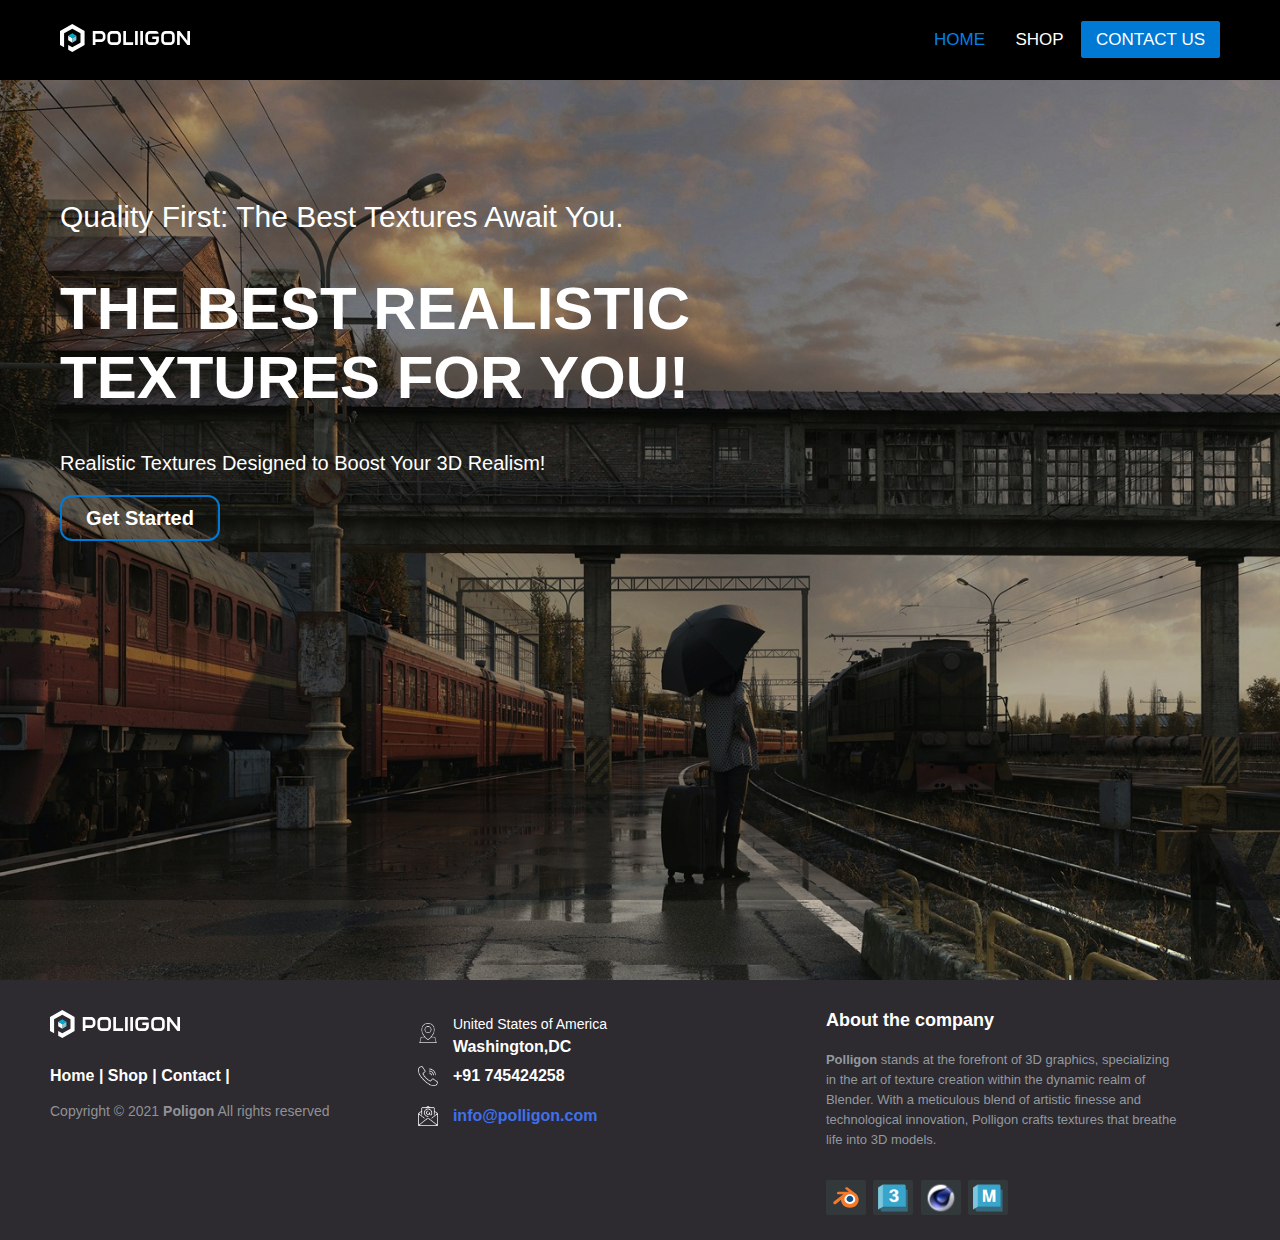
==== index.html @ 11a83815 "gageag" ====
<!DOCTYPE html>
<html lang="en">

<head>
    <meta charset="UTF-8">
    <meta name="viewport" content="width=device-width, initial-scale=1.0">
    <link rel="stylesheet" href="style.css">
    <title>Document</title>
</head>

<body>
    <div class="nav">
        <input type="checkbox" id="check">
        <label for="check" class="checkbtn">
            <img src="images/menu.png" alt="">
        </label>
        <a href="index.html">

            <img src="images/logo.svg" class="logo" alt="">
        </a>
        <ul>
            <li>
                <a href="index.html" class="active">Home</a>
            </li>
            <li>
                <a href="shop.html">Shop</a>
            </li>

            <li>
                <a href="contact-form.html" class="contact-btn">Contact Us</a>
            </li>
        </ul>
    </div>
    <div class="container hero">
        <div class="hero-left">
            <h4>Quality First: The Best Textures Await You.</h4>
            <h1>THE BEST REALISTIC <br> TEXTURES FOR YOU!</h1>
            <div class="hero-text">
                <h6>Realistic Textures Designed to Boost Your 3D Realism!</h6>
                <a href="#" class="shop-btn">Get Started</a>
            </div>
        </div>
    </div>
    <div class="container">
        
    </div>
    <div class="footer-distributed">

        <div class="footer-left">

            <img src="images/logo.svg" alt="">
            <p class="footer-links">
                <a href="#">Home</a>
                |
                <a href="#">Shop</a>
                |
                <a href="#">Contact</a>
                |

            </p>

            <p class="footer-company-name">Copyright © 2021 <strong>Poligon</strong> All rights reserved</p>
        </div>

        <div class="footer-center">
            <div>
                <img src="images/location.png" alt="">
                <p><span>United States of America</span>
                    Washington,DC</p>
            </div>

            <div>
                <img src="images/call.png" alt="">
                <p>+91 745424258</p>
            </div>
            <div>
                <img src="images/mail.png" alt="">
                <p><a href="mailto:musmankhan707@outlook.com">info@polligon.com</a></p>
            </div>
        </div>
        <div class="footer-right">
            <p class="footer-company-about">
                <span>About the company</span>
                <strong>Polligon</strong> stands at the forefront of 3D graphics, specializing in the
                art of texture creation within the dynamic realm of Blender. With a meticulous blend of artistic finesse
                and technological innovation, Polligon crafts textures that breathe life into 3D models.
            </p>
            <div class="footer-icons">
                <a href="https://www.blender.org/"><img src="images/blender.svg" alt=""></a>
                <a href="https://www.autodesk.com/products/3ds-max/overview"><img src="images/3dmax.png" alt=""></a>
                <a href="https://www.maxon.net/en/cinema-4d"><img src="images/cinema4d.svg" alt=""></a>
                <a href="https://www.autodesk.com/products/maya/overview?term=1-YEAR&tab=subscription"><img
                        src="images/maya.png" alt=""></a>

            </div>
        </div>
    </div>
</body>

</html>
---- style.css ----
/*================================================
                BoilerPlate CSS Start
===================================================*/
* {
    padding: 0;
    margin: 0;
    text-decoration: none;
    list-style: none;
    box-sizing: border-box;
}

html,
body {
    width: 100%;
    height: 100%;
    font-family: 'Roboto', sans-serif;
}

/*================================================
                BoilerPlate CSS End
===================================================*/

/*================================================
                CSS FOR Navigation bar Start
===================================================*/

.nav {
    background: #000;
    height: 80px;
    width: 100%;
    display: flex;
    flex-direction: row;
    align-items: center;
    z-index: 99;
    justify-content: space-between;
    padding: 0 60px;
}

@media(max-width:768px) {
    .nav {
        padding: 0 40px;
        z-index: 3;
    }
}

@media(max-width:482px) {
    .nav {
        padding: 0 20px;
        z-index: 3;
    }
}

.nav a {
    z-index: 2;
}

.logo {
    width: 130px;
    z-index: 2;
}

.nav ul {
    float: right;
    z-index: 3;
}

.nav ul li {
    display: inline-block;
    line-height: 80px;
    z-index: 3;

}

.nav ul li a {
    color: white;
    font-size: 17px;
    padding: 7px 13px;
    border-radius: 3px;
    text-transform: uppercase;
    z-index: 2;
}

.nav ul li a:hover {
    color: #1b9bff;
    transition: .5s;
}

.checkbtn {
    font-size: 30px;
    color: white;
    float: right;
    line-height: 80px;
    z-index: 2;
    cursor: pointer;
    display: none;
}

#check {
    display: none;
}


@media (max-width: 952px) {
    label.logo {
        font-size: 30px;
        padding-left: 50px;
    }

    .nav ul li a {
        font-size: 16px;
    }
}

@media (max-width: 858px) {
    .checkbtn {
        padding-top: 20px;
        display: block;
    }

    .nav {
        flex-direction: row-reverse;

    }

    .nav ul {
        position: fixed;
        width: 100%;
        height: 100vh;
        background: #2c3e50;
        top: 80px;
        left: -100%;
        text-align: center;
        transition: all .5s;
        z-index: 9;

    }

    .nav ul li {
        display: block;
        margin: 50px 0;
        line-height: 30px;
    }

    .nav ul li a {
        font-size: 20px;
    }

    a:hover,
    a.active {
        background: none;
        color: #0082e6;
    }

    #check:checked~ul {
        left: 0;
    }
}

.active {
    color: #0082e6 !important;

}


/*================================================
                CSS FOR Navigation bar End
===================================================*/
/*================================================
                CSS FOR Hero .section Start
===================================================*/

.container {
    padding: 0 60px;
}

@media(max-width:768px) {
    .container {
        padding: 0 40px;
    }
}

@media(max-width:482px) {
    .container {
        padding: 0 20px;
    }
}

.contact-btn {
    font-weight: 500;
    border-style: solid;
    border-width: 1px 1px 1px 1px;
    background-color: #0079D4;
    border: 2px solid #0079D4;

    border-radius: 30px 30px 30px 30px;
    padding: 10px 30px;
    transition: 0.5s ease-in-out;
}

.contact-btn:hover {
    background-color: transparent;

}

.hero {
    height: 100vh;
    background: linear-gradient(64deg, hsla(0, 0%, 8%, .9) -8.29%, hsla(0, 0%, 8%, 0) 69.59%);
    background-image: url(images/home.jpeg);
    background-size: cover;
    display: flex;
    background-position: center;
    flex-direction: column;

    padding-top: 120px;
}

.hero-left {
    display: flex;
    flex-direction: column;
    gap: 40px;
    z-index: 2;

}

.hero::after {
    content: '';
    position: absolute;
    width: 100%;
    height: 100%;
    top: 0;
    left: 0;
    z-index: 1;
    background-color: rgba(0, 0, 0, 0.3);
}

.hero h1 {
    font-size: 60px;
    text-align: left !important;
    font-weight: 700;
    color: #fff;

    text-align: center;
}

.hero-left h4 {
    font-size: 30px;
    font-weight: 400;
    color: #fff;
}

.hero-text {
    display: flex;
    flex-direction: column;
    justify-content: flex-start;
    gap: 20px;
}

.hero h6 {
    font-size: 20px;
    font-weight: 500;
    color: #fff;

}

.shop-btn {
    background-color: transparent;
    text-decoration: none;
    width: 160px;

    height: 46px;
    color: #fff;
    display: flex;
    justify-content: center;
    align-items: center;

    font-size: 20px;
    border: none;
    border: #0079D4 2px solid;
    font-weight: bold;
    border-radius: 12px;
    cursor: pointer;
    transition: 0.3s ease-in-out;
}

.shop-btn:hover {
    background-color: #0079D4;
}

@media(max-width:768px) {
    .hero h1 {
        font-size: 40px;
    }

    .hero-left h4 {
        font-size: 20px;
    }

    .hero h6 {
        font-size: 20px;
    }

    .hero-left {
        gap: 30px;
    }

    .shop-btn {
        width: 90px;

        height: 36px;
    }
}

.main {
    background-color: #1D1D1D;
}

/*================================================
                CSS FOR Hero .section Start
===================================================*/


/*================================================
                CSS FOR SHOP PAGE Start
===================================================*/


.box-container {
    display: grid;
    grid-template-columns: repeat(auto-fit, minmax(298px, 1fr));
    gap: 7px;
    padding: 20px 24px 90px 24px;
}

@media(max-width:1024px) {
    .box-container {
        padding-left: 10px;
        padding-right: 10px;
        padding-bottom: 30px;
        padding-top: 30px;
    }
}

/* .box-container img {
    width: 274.75px;
} */

.box-container .box {
    background-color: #252525;
    border-radius: 10px;
    border: #252525 2px solid;
    padding: 12px;
    max-width: 476px;
    cursor: pointer;
    display: flex;
    flex-direction: column;
}

.box-container .box:hover {
    border: #3F3F3F 2px solid;

}

.box-container .box:hover p {
    color: #fff;
}

.box-container .box p {
    color: #ccc;
    font-size: 14px;
    font-weight: 500;
    line-height: normal;
    overflow: hidden;
    text-overflow: ellipsis;
    transition: color .2s ease;
    white-space: nowrap;
}

/*================================================
                CSS FOR Shop PAGE End
===================================================*/


/*================================================
                CSS FOR Prouct PAGE Start
===================================================*/
.previous {
    background-color: #f1f1f1;
    color: black;
}

.left a {
    text-decoration: none;
    display: inline-block;
    padding: 8px 16px;
    margin-bottom: 15px;
    margin-left: 15px;
  }

.round {
    border-radius: 50%;
}


.product-div {
    display: grid;
    grid-template-columns: repeat(auto-fit, minmax(298px, 1fr));
    gap: 7px;
}

@media(max-width:1024px) {
    .product-div {
        padding: 0px 10px;
    }
}


.product-div .product {
    background-color: #252525;
    border-radius: 10px;
    border: #252525 2px solid;
    max-width: 476px;
    cursor: pointer;
    display: flex;
    flex-direction: column;

}

.product-container {
    margin-top: 20px;
    display: flex;
}

.product-container .left {
    width: 64%;
}

/* CSS FOR RIGHT PART  */

.product-container .right {
    width: 36%;
    padding: 52px 62px 62px;
    display: flex;
    flex-direction: column;
}

.product-container .right h4 {
    color: #fff;
    font-size: 22px;
    font-weight: 500;
    line-height: 30px;
    margin-bottom: 17px;
    margin-top: 8px;
}

.price-div-1 {
    padding: 12px 14px;
    border: 1px solid #4d4d4d;
    border-radius: 8px;
    cursor: pointer;
}

.price-div-2 {
    padding: 12px 14px;
    border: 1px solid #4d4d4d;
    border-radius: 8px;
    cursor: pointer;
    margin-top: 8px;
}


.individual-div {
    display: flex;
    justify-content: space-between;
}

.buy-btn {
    margin-top: 10px;
    cursor: pointer;
    background-color: #1fa6fa;
    border: 2px solid #1fa6fa;
    border: 0;
    border-radius: 8px;
    color: #fff;
    padding: 15px 0;
    font-size: 14px;
    font-weight: 500;
    justify-content: center;
    line-height: 17px;
}


.individual-h {
    font-size: 14px;
    font-weight: 600;
    line-height: 20px;
    color: #fff;
    user-select: none;
}

.price {
    color: #ccc;
    font-size: 14px;
    font-weight: 400;
    line-height: 20px;
    margin-top: 2px;
    user-select: none;
}





/* CSS FOR RIGHT PART  */




.asset-details {
    width: 64%;
    padding: 52px 62px 82px;
}

.asset-details h6 {
    color: #fff;
    font-size: 20px;
    font-weight: 600;
    line-height: 24px;
    margin-bottom: 10px;
}

.asset-details p {
    color: #ccc;
    font-size: 13px;
    padding-bottom: 20px;
}

.table-container {
    background-color: #232323;
    border-radius: 8px;
    margin-bottom: 8px;
    padding: 15px 18px;
    width: 100%;
}

.table-container h4 {
    color: #fff;
    font-size: 16px;
    font-weight: 500;
    line-height: 19px;
    padding-bottom: 15px;
    margin: 0;
}

.table-container .table tr th:first-child {
    color: #ccc;
    text-align: left;
    font-size: 13px;
    font-weight: 600;
    line-height: 15px;
}

.table {
    width: 100%;

}

.table-row {
    display: flex;
    width: 100%;
}

.table-row td {
    width: 50%;
    font-size: 13px;
    color: #aaa;
    padding: 10px 0 10px 12px;
    border: 1px solid #303030;
    font-weight: 400;
}

.table-row th {
    width: 50%;
    font-size: 13px;
    color: #aaa;
    padding: 10px 0 10px 12px;
    border: 1px solid #303030;
    border-top: 3px solid #303030;
    text-align: left;
    font-weight: 400;
}




@media(max-width:980px) {
    .product-container {
        flex-direction: column;
    }

    .product-container .right {
        width: 100%;
        padding: 10px;
    }

    .product-container .left {
        width: 100%;
    }

    .asset-details {
        width: 100%;
        padding: 10px;
    }
}

/* .table-container {
    margin: 50px auto;
    width: 70%;
}

table {
    width: 100%;
    border-collapse: collapse;
}

th, td {
    padding: 12px;
    text-align: left;
    border-bottom: 1px solid #ddd;
}

th {
    background-color: #f2f2f2;
} */


/*================================================
                CSS FOR Product PAGE End
===================================================*/



/*================================================
                CSS FOR Contact us Start 
===================================================*/



/* contact us page  */


.section {
    display: flex;
    justify-content: center;
    align-items: center;
    background: url(images/home.jpeg) no-repeat;
    background-size: cover;
    background-position: center;
    min-height: 100vh;
    background-color: #095a55;
    /* padding-bottom: 230px; */
}



.container-contact {
    position: relative;
    min-width: 900px;
    min-height: 450px;
    display: flex;
    z-index: 5;
    /* border-radius: 22px; */
    /* background-color: #fff; */

}

.container-contact .contactInfo {
    position: absolute;
    top: 40px;
    width: 350px;
    height: calc(100% - 80px);
    background: #095a55;
    z-index: 1;
    padding: 40px;
    display: flex;
    justify-content: center;
    flex-direction: column;
    justify-content: space-between;
    box-shadow: 0 20px 25px rgba(0, 0, 0, 0.15);
    border-radius: 22px;
}

.container-contact .contactInfo h2 {
    color: #fff;
    font-size: 24px;
    font-weight: 500;
}

.container-contact .contactInfo ul.info {
    position: relative;
    margin: 20px 0;
}

.container-contact .contactInfo ul.info li {
    position: relative;
    list-style: none;
    display: flex;
    margin: 20px 0;
    cursor: pointer;
    align-items: flex-start;
}

.container-contact .contactInfo ul.info li span:nth-child(1) {
    width: 30px;
    min-width: 30px;
}

/* for gmail */
.container-contact .contactInfo ul.info li span a {
    color: #fff;
    text-decoration: none;
    width: 30px;
    min-width: 30px;

}

.container-contact .contactInfo ul.info li span:nth-child(1) img {
    max-width: 100%;
    filter: invert(1);
}

.container-contact .contactInfo ul.info li span:nth-child(2) {
    color: #fff;
    margin-left: 10px;
    font-weight: 300;
}

.container-contact .contactInfo ul.sci {
    position: relative;
    display: flex;
}

.container-contact .contactInfo ul.sci li {
    list-style: none;
    margin-right: 15px;
}

.container-contact .contactInfo ul.sci li a {
    text-decoration: none;
}

.container-contact .contactInfo ul.sci li a img {
    filter: invert(1);
}


.container-contact .contactForm {
    position: absolute;
    padding: 70px 50px;
    padding-left: 250px;
    margin-left: 150px;
    width: calc(100% - 150px);
    height: 100%;
    background: #fff;
    box-shadow: 0 50px 50px rgba(0, 0, 0, 0.25);
    border-radius: 22px;
}

.container-contact .contactForm h2 {
    color: #0f3959;
    font-size: 24px;
    font-weight: 500;
}

.container-contact .contactForm .formBox {
    position: relative;
    display: flex;
    justify-content: space-between;
    flex-wrap: wrap;
    padding-top: 30px;
}

.container-contact .contactForm .formBox .inputBox {
    position: relative;
    margin-bottom: 35px;
}

.container-contact .contactForm .formBox .inputBox.w50 {
    width: 47%;
}

.container-contact .contactForm .formBox .inputBox.w100 {
    width: 100%;
}

.container-contact .contactForm .formBox .inputBox input,
.container-contact .contactForm .formBox .inputBox textarea {
    width: 100%;
    resize: none;
    padding: 5px 0;
    font-size: 18px;
    font-weight: 300;
    color: #333;
    border: none;
    outline: none;
    border-bottom: 1px solid #777;
}

.container-contact .contactForm .formBox .inputBox textarea {
    height: 120px;
}

.container-contact .contactForm .formBox .inputBox span {
    position: absolute;
    left: 0;
    padding: 5px 0;
    pointer-events: none;
    font-size: 18px;
    font-weight: 300;
    transition: 0.3s;
}

.container-contact .contactForm .formBox .inputBox input:focus~span,
.container-contact .contactForm .formBox .inputBox input:valid~span,
.container-contact .contactForm .formBox .inputBox textarea:focus~span,
.container-contact .contactForm .formBox .inputBox textarea:valid~span {
    transform: translateY(-20px);
    font-size: 12px;
    font-weight: 400;
    letter-spacing: 1px;
    color: #095a55;
    font-weight: 500;
}

/* Css for the submit button */
.container-contact .contactForm .formBox .inputBox input[type="submit"] {
    position: relative;
    cursor: pointer;
    background: #095a55;
    border-radius: 20px;
    color: #fff;
    border: none;
    max-width: 150px;
    padding: 12px;

}

.container-contact .contactForm .formBox .inputBox input[type="submit"]:hover {
    background: #0d9480;
}

/* make the form responsive */
@media (max-width: 1200px) {
    .container-contact {
        width: 90%;
        min-width: auto;
        margin: 20px;
        box-shadow: 0 20px 50px rgba(0, 0, 0, 0.2);
    }

    .container-contact .contactInfo {
        top: 0;
        height: 550px;
        position: relative;
        box-shadow: none;
        border-radius: 0px;
    }

    .container-contact .contactForm {
        position: relative;
        width: calc(100% - 350px);
        padding-left: 0;
        margin-left: 0;
        padding: 40px;
        height: 550px;
        box-shadow: none;
        border-radius: 0px;
    }
}

@media (max-width: 991px) {
    .section {
        display: flex;
        justify-content: center;
        align-items: center;
        min-height: 100vh;
        background: url(images/home.jpeg);
    }

    .section::before {
        display: none;
    }

    .container-contact {
        display: flex;
        flex-direction: column-reverse;
    }

    .container-contact .contactForm {
        width: 100%;
        height: auto;
        border-radius: 0px;
    }

    .container-contact .contactInfo {
        width: 100%;
        height: auto;
        flex-direction: row;
        border-radius: 0px;
    }

    .container-contact .contactInfo ul.sci {
        position: relative;
        display: flex;
        justify-content: center;
        align-items: center;
    }
}

@media (max-width: 600px) {
    .container-contact .contactForm {
        padding: 25px;
    }

    .container-contact .contactInfo {
        padding: 25px;
        flex-direction: column;
        align-items: flex-start;
    }

    .container-contact .contactInfo ul.sci {
        margin-top: 40px;
    }

    .container-contact .contactForm .formBox .inputBox.w50 {
        width: 100%;
    }
}

/*================================================
                CSS FOR Contact Us  End 
===================================================*/



/*================================================
                CSS FOR Footer Start 
===================================================*/



/* The footer is fixed to the bottom of the page */

footer {
    position: fixed;
    bottom: 0;
}

@media (max-height:800px) {
    footer {
        position: static;
    }

    header {
        padding-top: 40px;
    }
}

.footer-distributed {
    background-color: #2d2a30;
    box-sizing: border-box;
    width: 100%;
    text-align: left;
    font: bold 16px sans-serif;
    padding: 30px 50px 20px 50px;
    /* margin-top: 80px; */
}

.footer-distributed .footer-left,
.footer-distributed .footer-center,
.footer-distributed .footer-right {
    display: inline-block;
    vertical-align: top;
}



/* Footer left */

.footer-distributed .footer-left {
    width: 30%;
}

.footer-distributed h3 {
    color: #ffffff;
    font: normal 36px 'Cookie', cursive;
    margin: 0;
}


.footer-distributed h3 span {
    color: #e0ac1c;
}

/* Footer links */

.footer-distributed .footer-links {
    color: #ffffff;
    margin: 20px 0 12px;
}

.footer-distributed .footer-links a {
    display: inline-block;
    line-height: 1.8;
    text-decoration: none;
    color: inherit;
    transition: 0.5s ease-in-out;
}

.footer-distributed .footer-company-name {
    color: #8f9296;
    font-size: 14px;
    font-weight: normal;
    margin: 0;
}

/* Footer Center */

.footer-distributed .footer-center {
    width: 35%;
}

.footer-distributed .footer-center img {
    /* background-color: #33383b;
    color: #ffffff; */
    width: 20px;
    height: auto;
    /* border-radius: 50%; */
    line-height: 42px;
    /* padding: 10px; */
    margin: 10px;
    vertical-align: middle;
}

.footer-distributed .footer-center img {
    filter: invert(1);
}


.footer-distributed .footer-center p {
    display: inline-block;
    color: #ffffff;
    vertical-align: middle;
    margin: 0;

}

.footer-distributed .footer-center p span {
    display: block;
    font-weight: normal;
    font-size: 14px;
    line-height: 2;
}

.footer-distributed .footer-center p a {
    color: #3F71EA;
    text-decoration: none;
    ;

}

/* Footer Right */

.footer-distributed .footer-right {
    width: 30%;
}

.footer-distributed .footer-company-about {
    line-height: 20px;
    color: #92999f;
    font-size: 13px;
    font-weight: normal;
    margin: 0;
}

.footer-distributed .footer-company-about span {
    display: block;
    color: #ffffff;
    font-size: 18px;
    font-weight: bold;
    margin-bottom: 20px;
}

.footer-distributed .footer-icons {
    margin-top: 30px;
}

.footer-distributed .footer-icons a {
    display: inline-block;
    width: 40px;
    height: 35px;
    cursor: pointer;
    background-color: #33383b;
    border-radius: 2px;
    font-size: 20px;
    color: #ffffff;
    text-align: center;
    line-height: 35px;
    margin-right: 3px;
    margin-bottom: 5px;
    transition: 0.5s ease-in-out;
}

.footer-distributed .footer-icons a img {
    width: 30px;
    margin-top: 3px;
}


.footer-distributed .footer-icons a:hover {
    background-color: #3F71EA;

}

.footer-links a:hover {
    color: #3F71EA;
}

@media (max-width: 880px) {

    .footer-distributed .footer-left,
    .footer-distributed .footer-center,
    .footer-distributed .footer-right {
        display: block;
        width: 100%;
        margin-bottom: 40px;
        text-align: center;
    }

    .footer-distributed .footer-center i {
        margin-left: 0;
    }
}


/*================================================
                CSS FOR Footer End 
===================================================*/
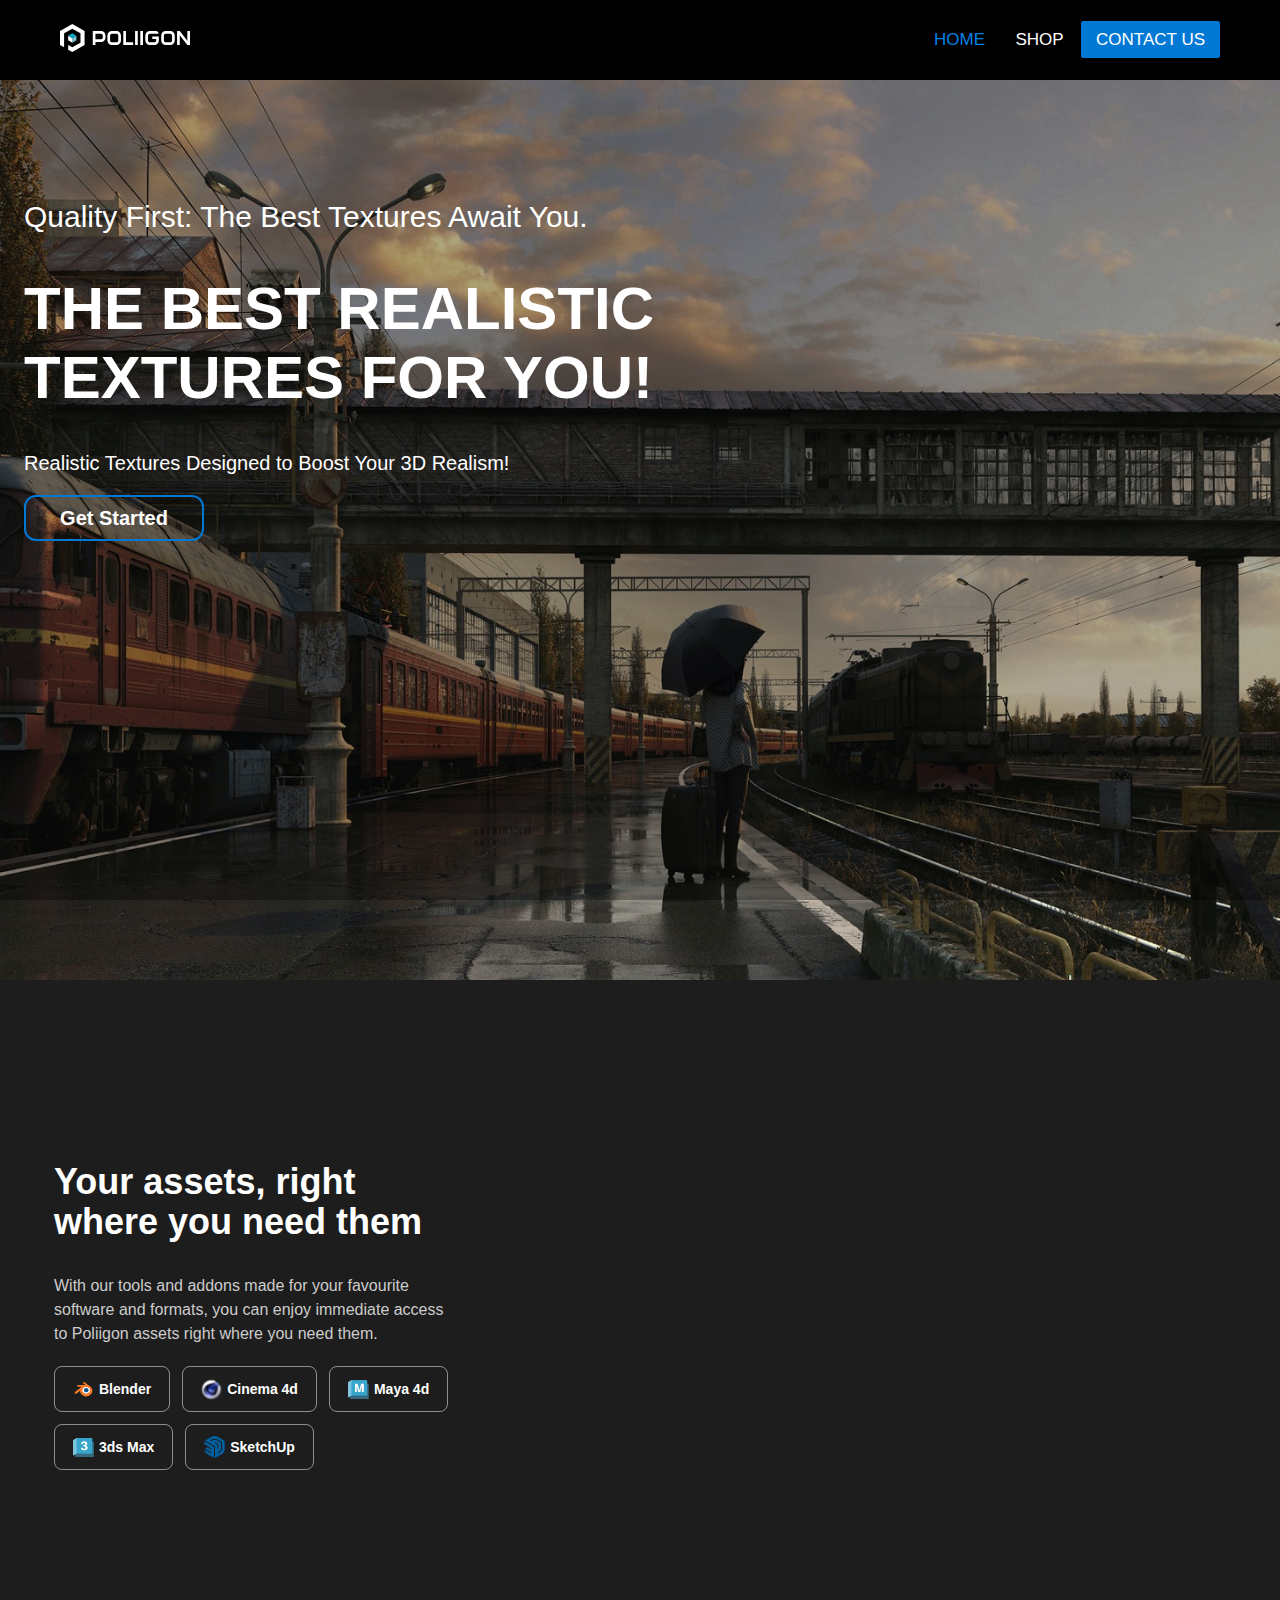
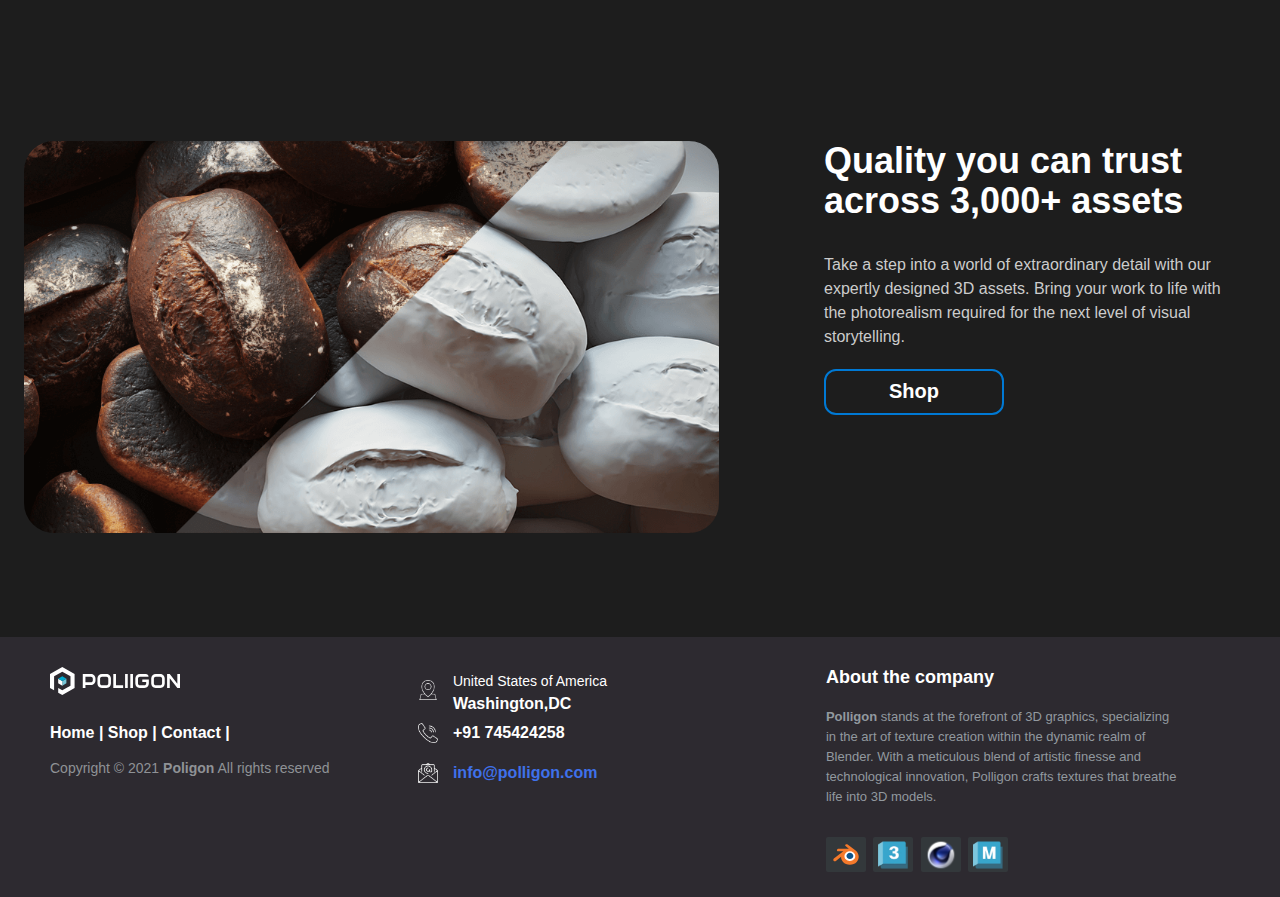
==== commit 23d23f1a: "gaehe" ====
--- a/index.html
+++ b/index.html
@@ -41,8 +41,58 @@
             </div>
         </div>
     </div>
-    <div class="container">
-        
+
+    <div class="container brown-bg">
+        <div class="video-section">
+
+            <div class="video-left">
+                <h1>Your assets, right where you need them</h1>
+                <p>With our tools and addons made for your favourite software and formats, you can enjoy immediate
+                    access to Poliigon assets right where you need them.</p>
+                <div class="social-icon-vid">
+                    <a href="https://www.blender.org/">
+                        <img src="images/blender.svg" alt="">
+                        <h2>Blender</h1>
+                    </a>
+                    <a href="https://www.maxon.net/en/cinema-4d">
+                        <img src="images/cinema4d.svg" alt="">
+                        <h2>Cinema 4d</h1>
+                    </a>
+
+                    <a href="https://www.autodesk.com/products/maya/overview?term=1-YEAR&tab=subscription">
+                        <img src="images/maya.png" alt="">
+                        <h2>Maya 4d</h1>
+                    </a>
+                    <a href="https://www.autodesk.com/products/3ds-max/overview">
+                        <img src="images/3dmax.png" alt="">
+                        <h2>3ds Max</h1>
+                    </a>
+                    <a href="https://www.sketchup.com/">
+                        <img src="images/skecth.png" alt="">
+                        <h2>SketchUp</h1>
+                    </a>
+                </div>
+            </div>
+            <div class="video-right">
+                <video src="images/video.mp4" autoplay loop></video>
+            </div>
+        </div>
+    </div>
+    <div class="container brown-bg">
+        <div class="image-section">
+
+            <div class="image-right">
+                <img src="images/bread_half 1.2e3a840.png" alt="">
+            </div>
+            <div class="image-left">
+                <h1>Quality you can trust across 3,000+ assets</h1>
+                <p>Take a step into a world of extraordinary detail with our expertly designed 3D assets. Bring your
+                    work to life with the photorealism required for the next level of visual storytelling.</p>
+                <a href="shop.html" class="shop-btn"> 
+                    Shop
+                </a>
+            </div>
+        </div>
     </div>
     <div class="footer-distributed">
 
@@ -56,7 +106,6 @@
                 |
                 <a href="#">Contact</a>
                 |
-
             </p>
 
             <p class="footer-company-name">Copyright © 2021 <strong>Poligon</strong> All rights reserved</p>
--- a/style.css
+++ b/style.css
@@ -166,24 +166,20 @@
                 CSS FOR Navigation bar End
 ===================================================*/
 /*================================================
-                CSS FOR Hero .section Start
+                CSS FOR Home Page Start
 ===================================================*/
 
 .container {
-    padding: 0 60px;
-}
-
-@media(max-width:768px) {
-    .container {
-        padding: 0 40px;
-    }
-}
-
-@media(max-width:482px) {
+    padding: 0 24px;
+}
+
+@media(max-width:871px) {
     .container {
         padding: 0 20px;
     }
 }
+
+
 
 .contact-btn {
     font-weight: 500;
@@ -265,8 +261,7 @@
 .shop-btn {
     background-color: transparent;
     text-decoration: none;
-    width: 160px;
-
+    width: 180px;
     height: 46px;
     color: #fff;
     display: flex;
@@ -282,6 +277,7 @@
     transition: 0.3s ease-in-out;
 }
 
+
 .shop-btn:hover {
     background-color: #0079D4;
 }
@@ -304,18 +300,197 @@
     }
 
     .shop-btn {
-        width: 90px;
-
-        height: 36px;
-    }
-}
+        width: 150px;
+        height: 50px;
+        font-size: 13px;
+        
+    }
+}
+@media(max-width:460px) {
+    .hero h1 {
+        font-size: 30px;
+    }
+
+    .hero-left h4 {
+        font-size: 15px;
+    }
+
+    .hero h6 {
+        font-size: 10px;
+    }
+
+    .hero-left {
+        gap: 20px;
+    }
+
+    .shop-btn {
+        width: 100px;
+        height: 40px;
+        font-size: 13px;
+    }
+}
+
 
 .main {
     background-color: #1D1D1D;
 }
 
+.brown-bg {
+    background-color: #1d1d1d;
+}
+
+.video-section {
+    display: flex;
+    padding: 182px 0;
+    flex-wrap: wrap;
+    justify-content: space-between;
+}
+
+.video-section h1 {
+    color: #fff;
+    font-size: 36px;
+    font-weight: 600;
+    line-height: 40px;
+    margin-bottom: 12px;
+}
+
+.video-section p {
+    color: #ccc;
+    font-size: 16px;
+    font-weight: 400;
+    line-height: 24px;
+    margin-bottom: 0;
+}
+
+.video-left {
+    padding: 0 30px;
+    width: 37.5%;
+    display: flex;
+    flex-direction: column;
+    gap: 20px;
+}
+@media(max-width:1024px){
+    .video-left{
+        padding: 0;
+    }
+    
+}
+
+
+.video-right {
+    width: 56.39%
+}
+
+.social-icon-vid h2 {
+    color: #fff;
+    font-size: 14px;
+    font-weight: 600;
+    white-space: nowrap;
+}
+.social-icon-vid a img{
+    width: 21px;
+}
+.social-icon-vid{
+    display: flex;
+    flex-wrap: wrap;
+    gap: 12px;
+}
+.social-icon-vid a {
+    display: flex;
+    gap: 5px;
+    align-items: center;
+    border: 1px solid hsla(0, 0%, 100%, .5);
+    border-radius: 8px;
+    height: 46px;
+    padding: 0 18px;
+    transition: border .2s ease-in-out;
+}
+
+.video-right video {
+    width: 100%;
+    /* Set the video width to 100% of its parent container */
+    height: auto;
+    /* Maintain the aspect ratio of the video */
+    border-radius: 30px;
+}
+@media(max-width:952px){
+    .video-left{
+        width: 100%;
+    }
+    .video-right{
+        width: 100%;
+    }
+    .video-section {
+        flex-direction: column;
+        gap: 40px;
+        padding: 120px 0 ;
+    }
+}
+
+
+.image-section {
+    display: flex;
+    padding-bottom: 100px;
+    flex-wrap: wrap;
+    justify-content: space-between;
+}
+
+.image-section h1 {
+    color: #fff;
+    font-size: 36px;
+    font-weight: 600;
+    line-height: 40px;
+    margin-bottom: 12px;
+}
+
+.image-section p {
+    color: #ccc;
+    font-size: 16px;
+    font-weight: 400;
+    line-height: 24px;
+    margin-bottom: 0;
+}
+
+.image-left {
+    padding: 0 30px;
+    width: 37.5%;
+    display: flex;
+    flex-direction: column;
+    gap: 20px;
+}
+@media(max-width:1024px){
+    .image-left{
+        padding: 0;
+    }
+    
+}
+
+.image-right {
+    width: 56.39%
+}
+
+.image-right img {
+    width: 100%;
+    /* Set the video width to 100% of its parent container */
+    height: auto;
+    /* Maintain the aspect ratio of the video */
+    border-radius: 30px;
+}
+@media(max-width:952px){
+    .image-left{
+        width: 100%;
+    }
+    .image-right{
+        width: 100%;
+    }
+    .image-section {
+        flex-direction: column;
+        gap: 40px;
+        
+    }
+}
 /*================================================
-                CSS FOR Hero .section Start
+                CSS FOR Home Page End
 ===================================================*/
 
 
@@ -328,7 +503,7 @@
     display: grid;
     grid-template-columns: repeat(auto-fit, minmax(298px, 1fr));
     gap: 7px;
-    padding: 20px 24px 90px 24px;
+    padding: 20px 24px 150px 24px;
 }
 
 @media(max-width:1024px) {
@@ -384,8 +559,8 @@
                 CSS FOR Prouct PAGE Start
 ===================================================*/
 .previous {
-    background-color: #f1f1f1;
-    color: black;
+    background-color: #000;
+    color: #fff;
 }
 
 .left a {
@@ -394,7 +569,7 @@
     padding: 8px 16px;
     margin-bottom: 15px;
     margin-left: 15px;
-  }
+}
 
 .round {
     border-radius: 50%;
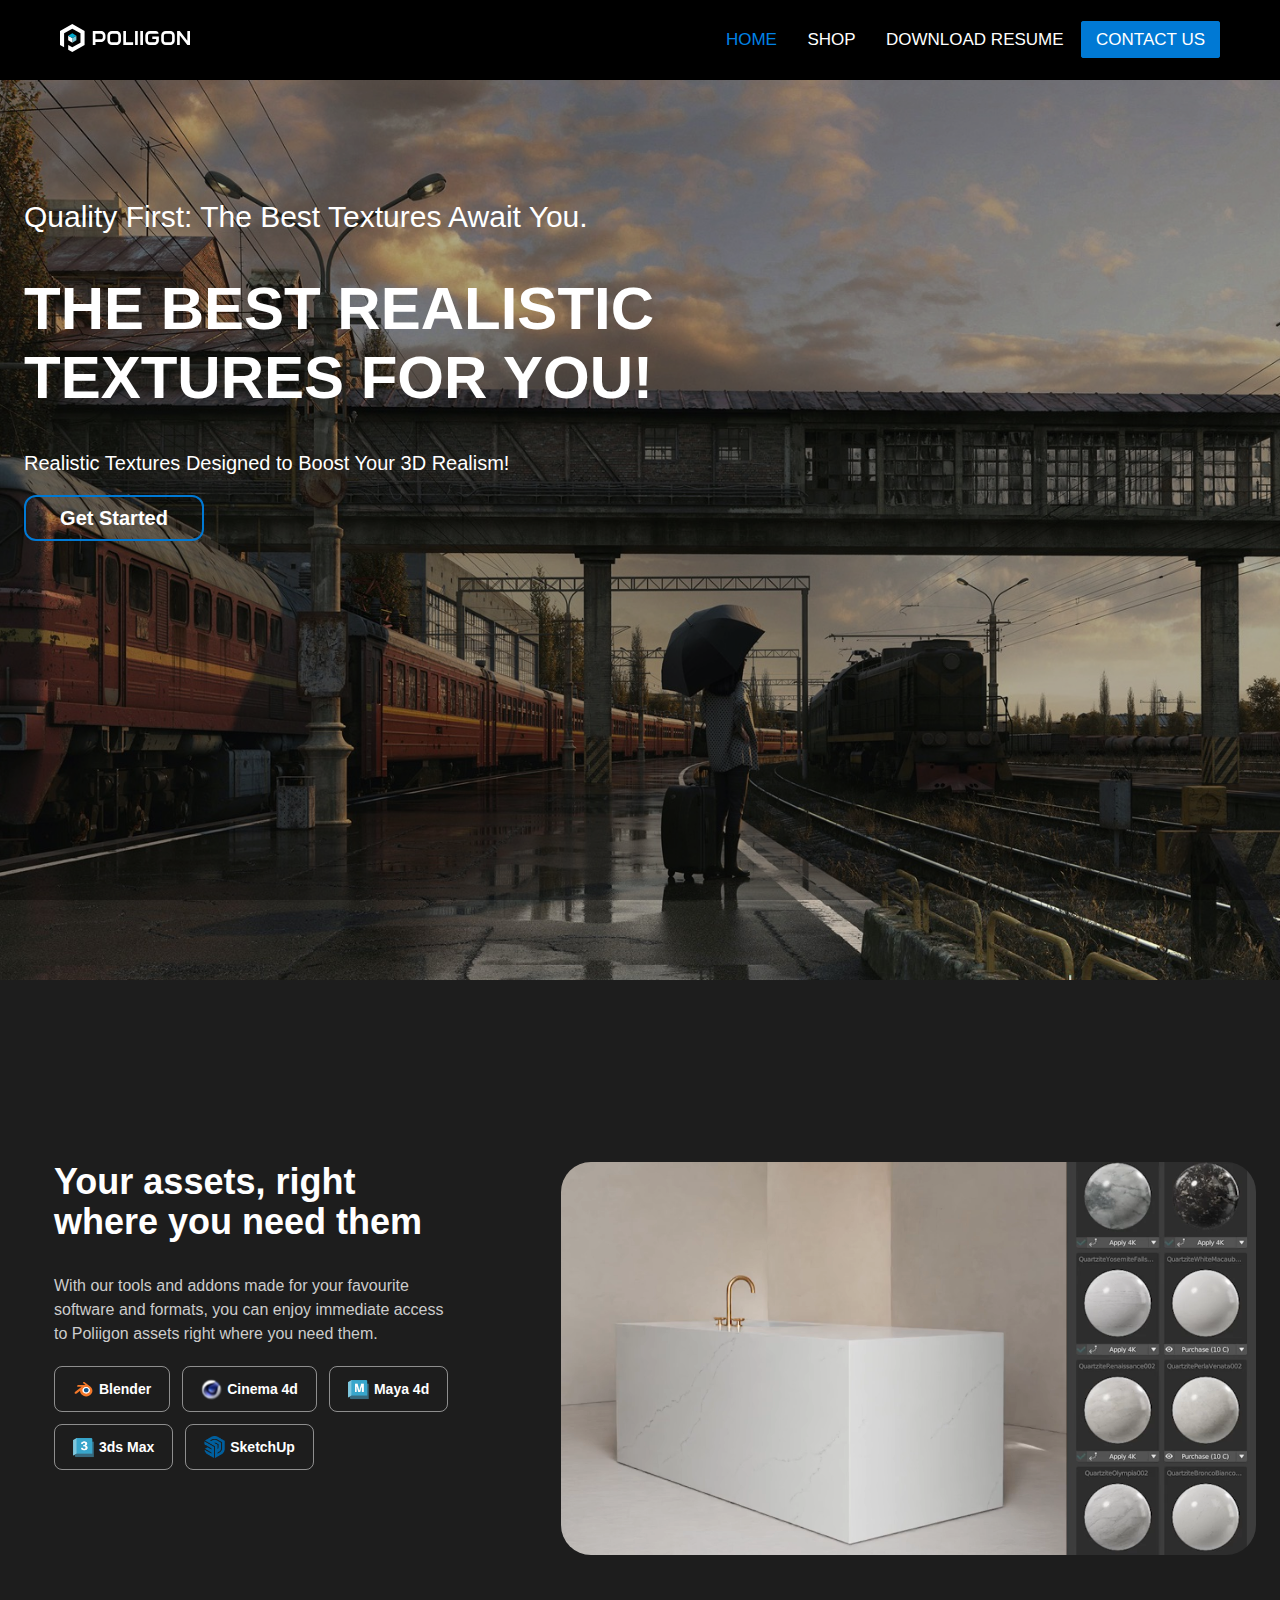
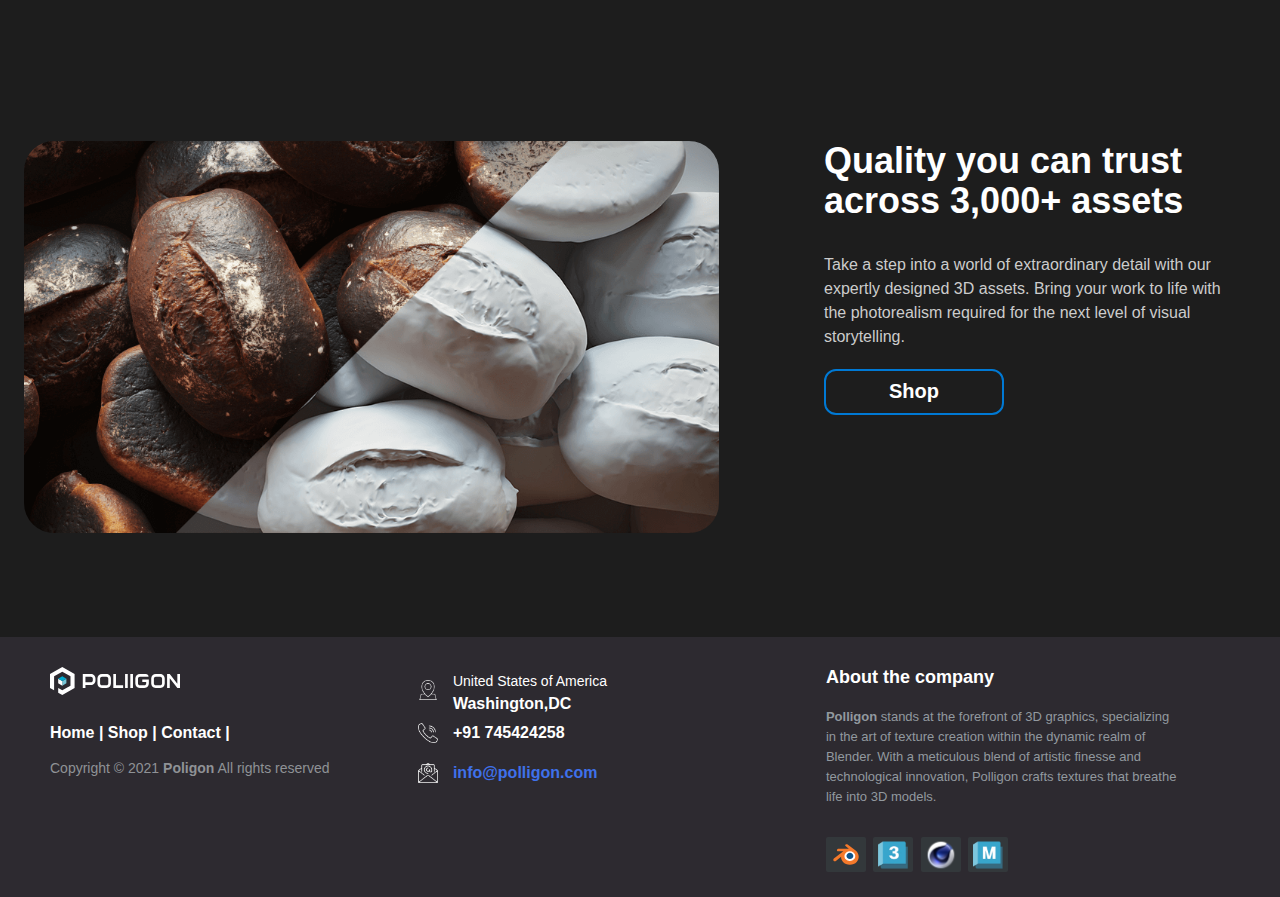
==== commit 2f4eee64: "gaeg" ====
--- a/index.html
+++ b/index.html
@@ -9,7 +9,9 @@
 </head>
 
 <body>
+
     <div class="nav">
+        
         <input type="checkbox" id="check">
         <label for="check" class="checkbtn">
             <img src="images/menu.png" alt="">
@@ -24,6 +26,9 @@
             </li>
             <li>
                 <a href="shop.html">Shop</a>
+            </li>
+            <li>
+                <a href="dummy.pdf">Download Resume</a>
             </li>
 
             <li>
@@ -40,6 +45,9 @@
                 <a href="#" class="shop-btn">Get Started</a>
             </div>
         </div>
+        <a href="#">
+            <img src="" alt="">
+        </a>
     </div>
 
     <div class="container brown-bg">
@@ -88,7 +96,7 @@
                 <h1>Quality you can trust across 3,000+ assets</h1>
                 <p>Take a step into a world of extraordinary detail with our expertly designed 3D assets. Bring your
                     work to life with the photorealism required for the next level of visual storytelling.</p>
-                <a href="shop.html" class="shop-btn"> 
+                <a href="shop.html" class="shop-btn">
                     Shop
                 </a>
             </div>
--- a/style.css
+++ b/style.css
@@ -984,27 +984,9 @@
     height: 120px;
 }
 
-.container-contact .contactForm .formBox .inputBox span {
-    position: absolute;
-    left: 0;
-    padding: 5px 0;
-    pointer-events: none;
-    font-size: 18px;
-    font-weight: 300;
-    transition: 0.3s;
-}
-
-.container-contact .contactForm .formBox .inputBox input:focus~span,
-.container-contact .contactForm .formBox .inputBox input:valid~span,
-.container-contact .contactForm .formBox .inputBox textarea:focus~span,
-.container-contact .contactForm .formBox .inputBox textarea:valid~span {
-    transform: translateY(-20px);
-    font-size: 12px;
-    font-weight: 400;
-    letter-spacing: 1px;
-    color: #095a55;
-    font-weight: 500;
-}
+
+
+
 
 /* Css for the submit button */
 .container-contact .contactForm .formBox .inputBox input[type="submit"] {
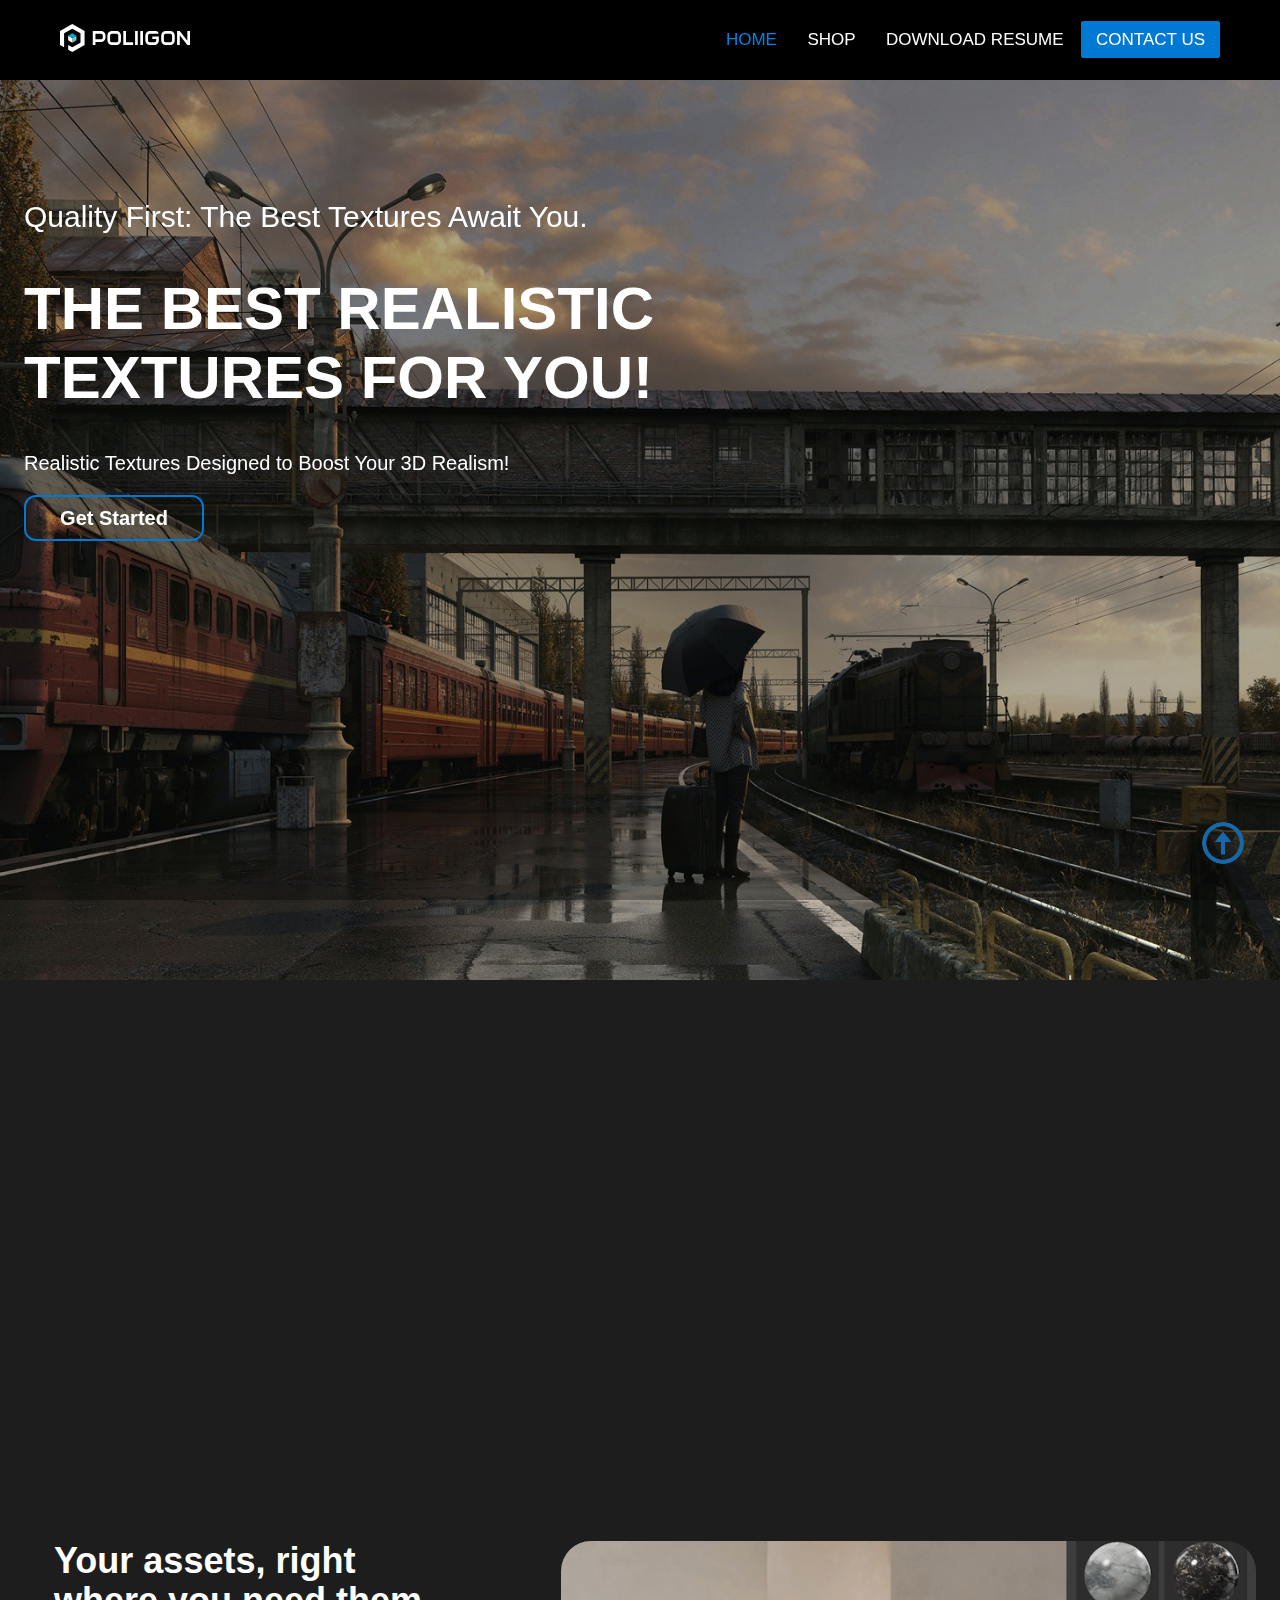
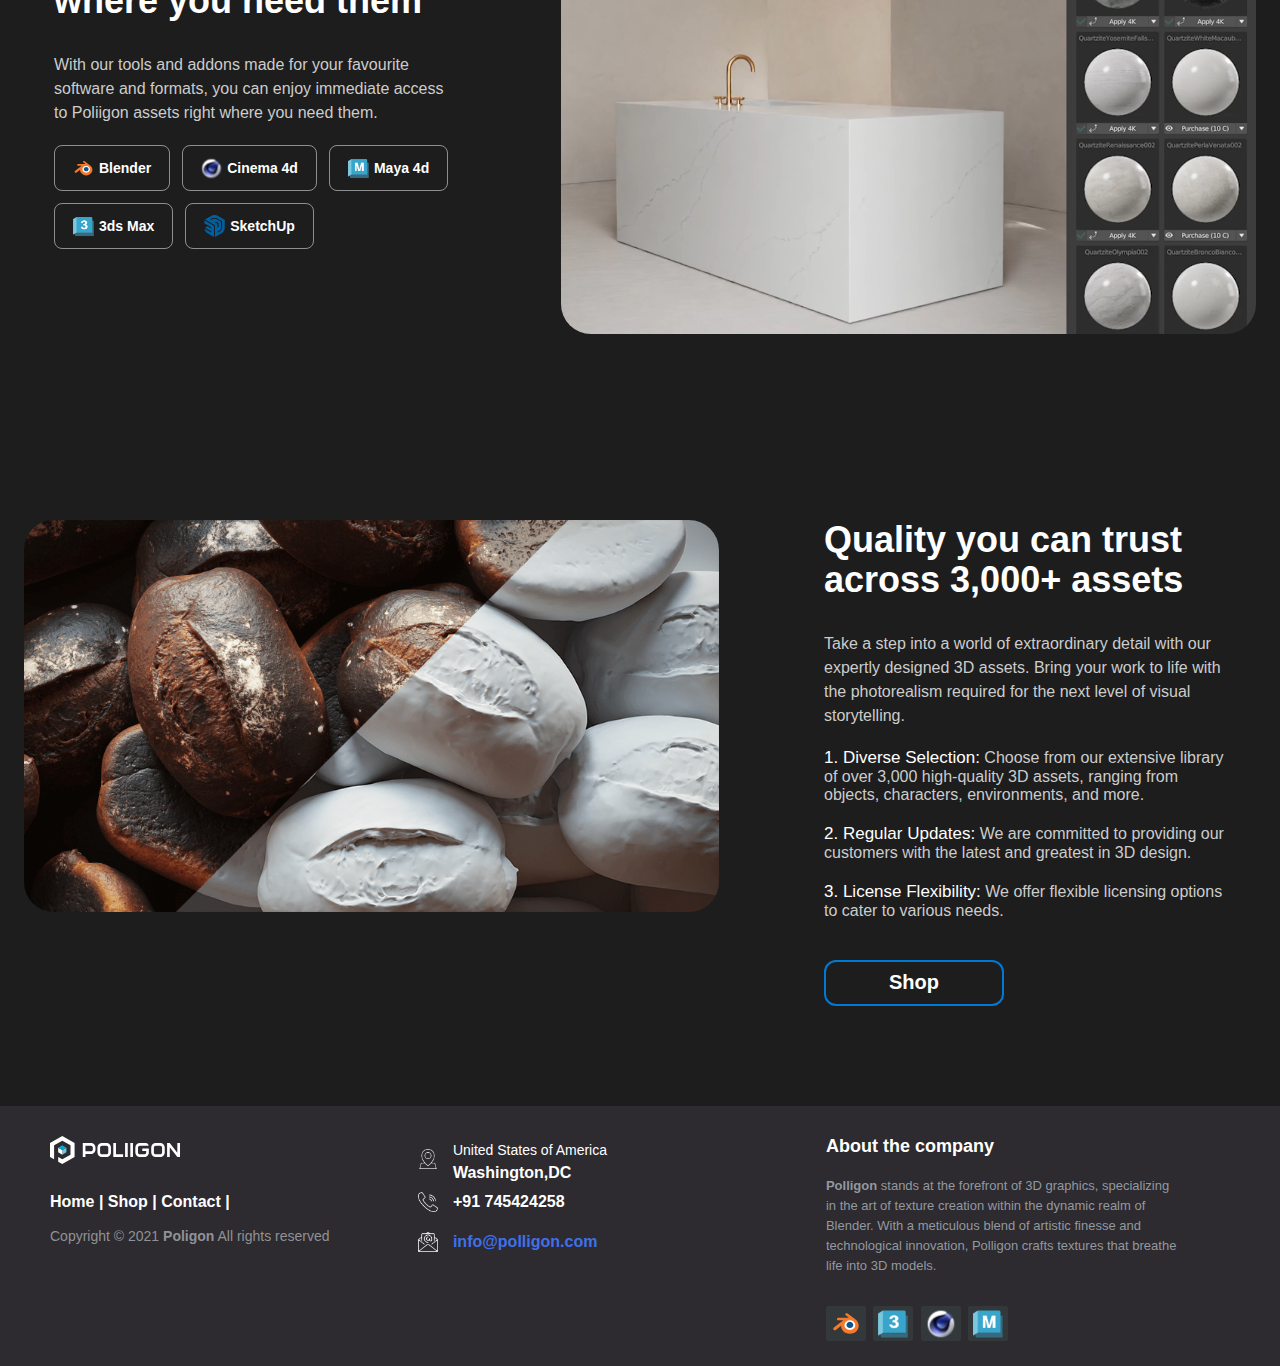
==== commit 4c37984e: "gaea" ====
--- a/index.html
+++ b/index.html
@@ -9,9 +9,11 @@
 </head>
 
 <body>
+    <a href="#">
+        <img class="back-to-top" src="images/scroll-up.png" alt="">
+    </a>
+    <div class="nav">
 
-    <div class="nav">
-        
         <input type="checkbox" id="check">
         <label for="check" class="checkbtn">
             <img src="images/menu.png" alt="">
@@ -45,9 +47,16 @@
                 <a href="#" class="shop-btn">Get Started</a>
             </div>
         </div>
-        <a href="#">
-            <img src="" alt="">
-        </a>
+    </div>
+    <div class="youtube-container brown-bg">
+        <div class="iframe-container">
+            <iframe width="560" height="315"
+                src="https://www.youtube.com/embed/XsI9F3n-Bog?si=QfoWoSt6IO7RJEWR&amp"
+                title="YouTube video player" frameborder="0"
+                allow="accelerometer; autoplay; clipboard-write; encrypted-media; gyroscope; picture-in-picture; web-share"
+                allowfullscreen></iframe>
+        </div>
+
     </div>
 
     <div class="container brown-bg">
@@ -96,9 +105,19 @@
                 <h1>Quality you can trust across 3,000+ assets</h1>
                 <p>Take a step into a world of extraordinary detail with our expertly designed 3D assets. Bring your
                     work to life with the photorealism required for the next level of visual storytelling.</p>
-                <a href="shop.html" class="shop-btn">
-                    Shop
-                </a>
+                <ol class="features">
+                    <li><span>1. Diverse Selection:</span> Choose from our extensive library of over 3,000 high-quality
+                        3D assets,
+                        ranging from objects, characters, environments, and more.</li>
+                    <li><span>2. Regular Updates:</span> We are committed to providing our customers with the latest and
+                        greatest in 3D design.</li>
+                    </li>
+                    <li><span>3. License Flexibility:</span> We offer flexible licensing options to cater to various
+                        needs. </li>
+
+                    <!-- Add more list items as needed -->
+                </ol>
+                <a href="shop.html" class="shop-btn">Shop</a>
             </div>
         </div>
     </div>
--- a/style.css
+++ b/style.css
@@ -14,6 +14,29 @@
     width: 100%;
     height: 100%;
     font-family: 'Roboto', sans-serif;
+}
+
+.back-to-top {
+    position: fixed;
+    bottom: 2rem;
+    right: 2rem;
+    display: inline-flex;
+    align-items: center;
+    justify-content: center;
+    width: 50px;
+    transition: 0.2s ease-in-out;
+}
+
+@media(max-width:425px) {
+    .back-to-top {
+        width: 40px;
+    }
+}
+
+
+
+html {
+    scroll-behavior: smooth;
 }
 
 /*================================================
@@ -179,6 +202,28 @@
     }
 }
 
+.youtube-container {
+    padding-top: 60px;
+    display: flex;
+    justify-content: center;
+}
+
+@media(max-width:768px) {
+    .iframe-container {
+        position: relative;
+        width: 100%;
+        padding-bottom: 56.25%;
+        height: 0;
+    }
+
+    .iframe-container iframe {
+        position: absolute;
+        top: 0;
+        left: 0;
+        width: 100%;
+        height: 100%;
+    }
+}
 
 
 .contact-btn {
@@ -303,9 +348,10 @@
         width: 150px;
         height: 50px;
         font-size: 13px;
-        
-    }
-}
+
+    }
+}
+
 @media(max-width:460px) {
     .hero h1 {
         font-size: 30px;
@@ -369,11 +415,12 @@
     flex-direction: column;
     gap: 20px;
 }
-@media(max-width:1024px){
-    .video-left{
+
+@media(max-width:1024px) {
+    .video-left {
         padding: 0;
     }
-    
+
 }
 
 
@@ -387,14 +434,17 @@
     font-weight: 600;
     white-space: nowrap;
 }
-.social-icon-vid a img{
+
+.social-icon-vid a img {
     width: 21px;
 }
-.social-icon-vid{
+
+.social-icon-vid {
     display: flex;
     flex-wrap: wrap;
     gap: 12px;
 }
+
 .social-icon-vid a {
     display: flex;
     gap: 5px;
@@ -413,17 +463,20 @@
     /* Maintain the aspect ratio of the video */
     border-radius: 30px;
 }
-@media(max-width:952px){
-    .video-left{
+
+@media(max-width:952px) {
+    .video-left {
         width: 100%;
     }
-    .video-right{
+
+    .video-right {
         width: 100%;
     }
+
     .video-section {
         flex-direction: column;
         gap: 40px;
-        padding: 120px 0 ;
+        padding: 120px 0;
     }
 }
 
@@ -458,11 +511,26 @@
     flex-direction: column;
     gap: 20px;
 }
-@media(max-width:1024px){
-    .image-left{
+
+.features li {
+    color: #ccc;
+    font-size: 16px;
+    font-weight: 400;
+    padding-bottom: 20px;
+}
+
+.features li span {
+    font-size: 17px;
+    color: #fff;
+    font-weight: 500;
+}
+
+
+@media(max-width:1024px) {
+    .image-left {
         padding: 0;
     }
-    
+
 }
 
 .image-right {
@@ -476,19 +544,23 @@
     /* Maintain the aspect ratio of the video */
     border-radius: 30px;
 }
-@media(max-width:952px){
-    .image-left{
+
+@media(max-width:952px) {
+    .image-left {
         width: 100%;
     }
-    .image-right{
+
+    .image-right {
         width: 100%;
     }
+
     .image-section {
         flex-direction: column;
         gap: 40px;
-        
-    }
-}
+
+    }
+}
+
 /*================================================
                 CSS FOR Home Page End
 ===================================================*/
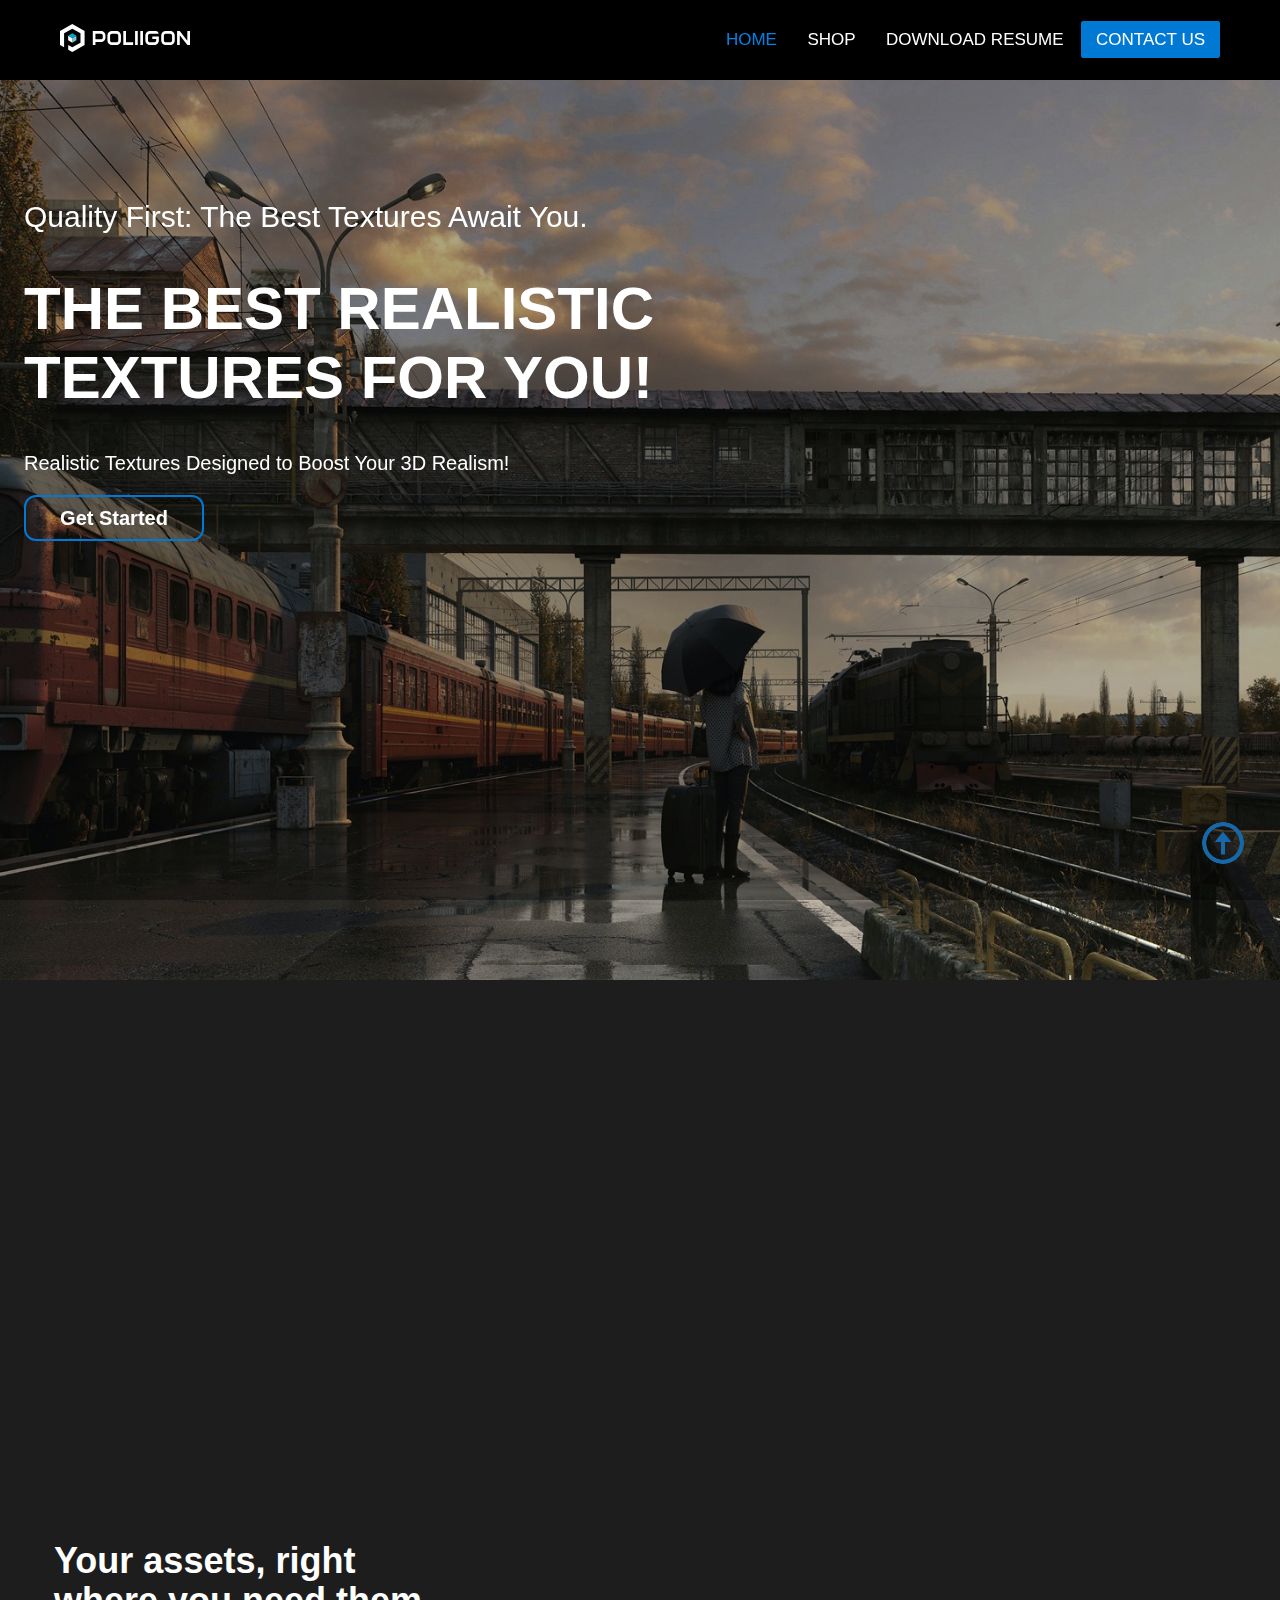
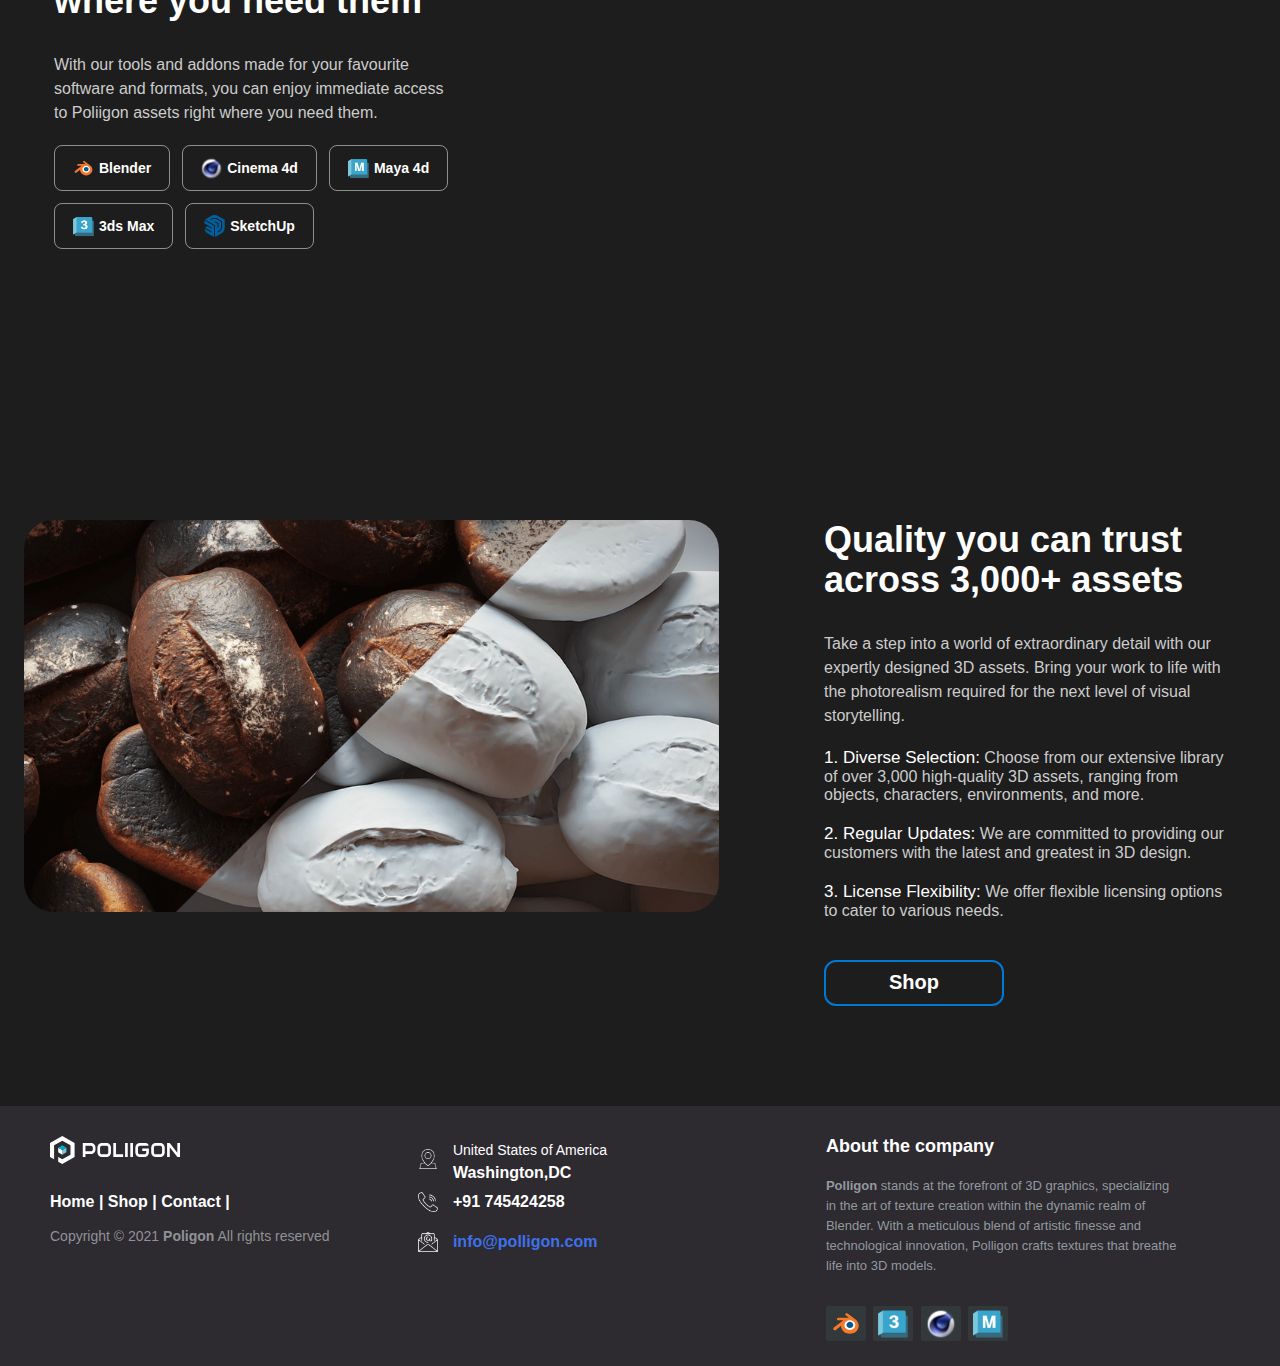
==== commit 70fc1aa4: "fafea" ====
--- a/index.html
+++ b/index.html
@@ -50,8 +50,7 @@
     </div>
     <div class="youtube-container brown-bg">
         <div class="iframe-container">
-            <iframe width="560" height="315"
-                src="https://www.youtube.com/embed/XsI9F3n-Bog?si=QfoWoSt6IO7RJEWR&amp"
+            <iframe width="560" height="315" src="https://www.youtube.com/embed/XsI9F3n-Bog?si=QfoWoSt6IO7RJEWR&amp"
                 title="YouTube video player" frameborder="0"
                 allow="accelerometer; autoplay; clipboard-write; encrypted-media; gyroscope; picture-in-picture; web-share"
                 allowfullscreen></iframe>
@@ -171,6 +170,7 @@
             </div>
         </div>
     </div>
+
 </body>
 
 </html>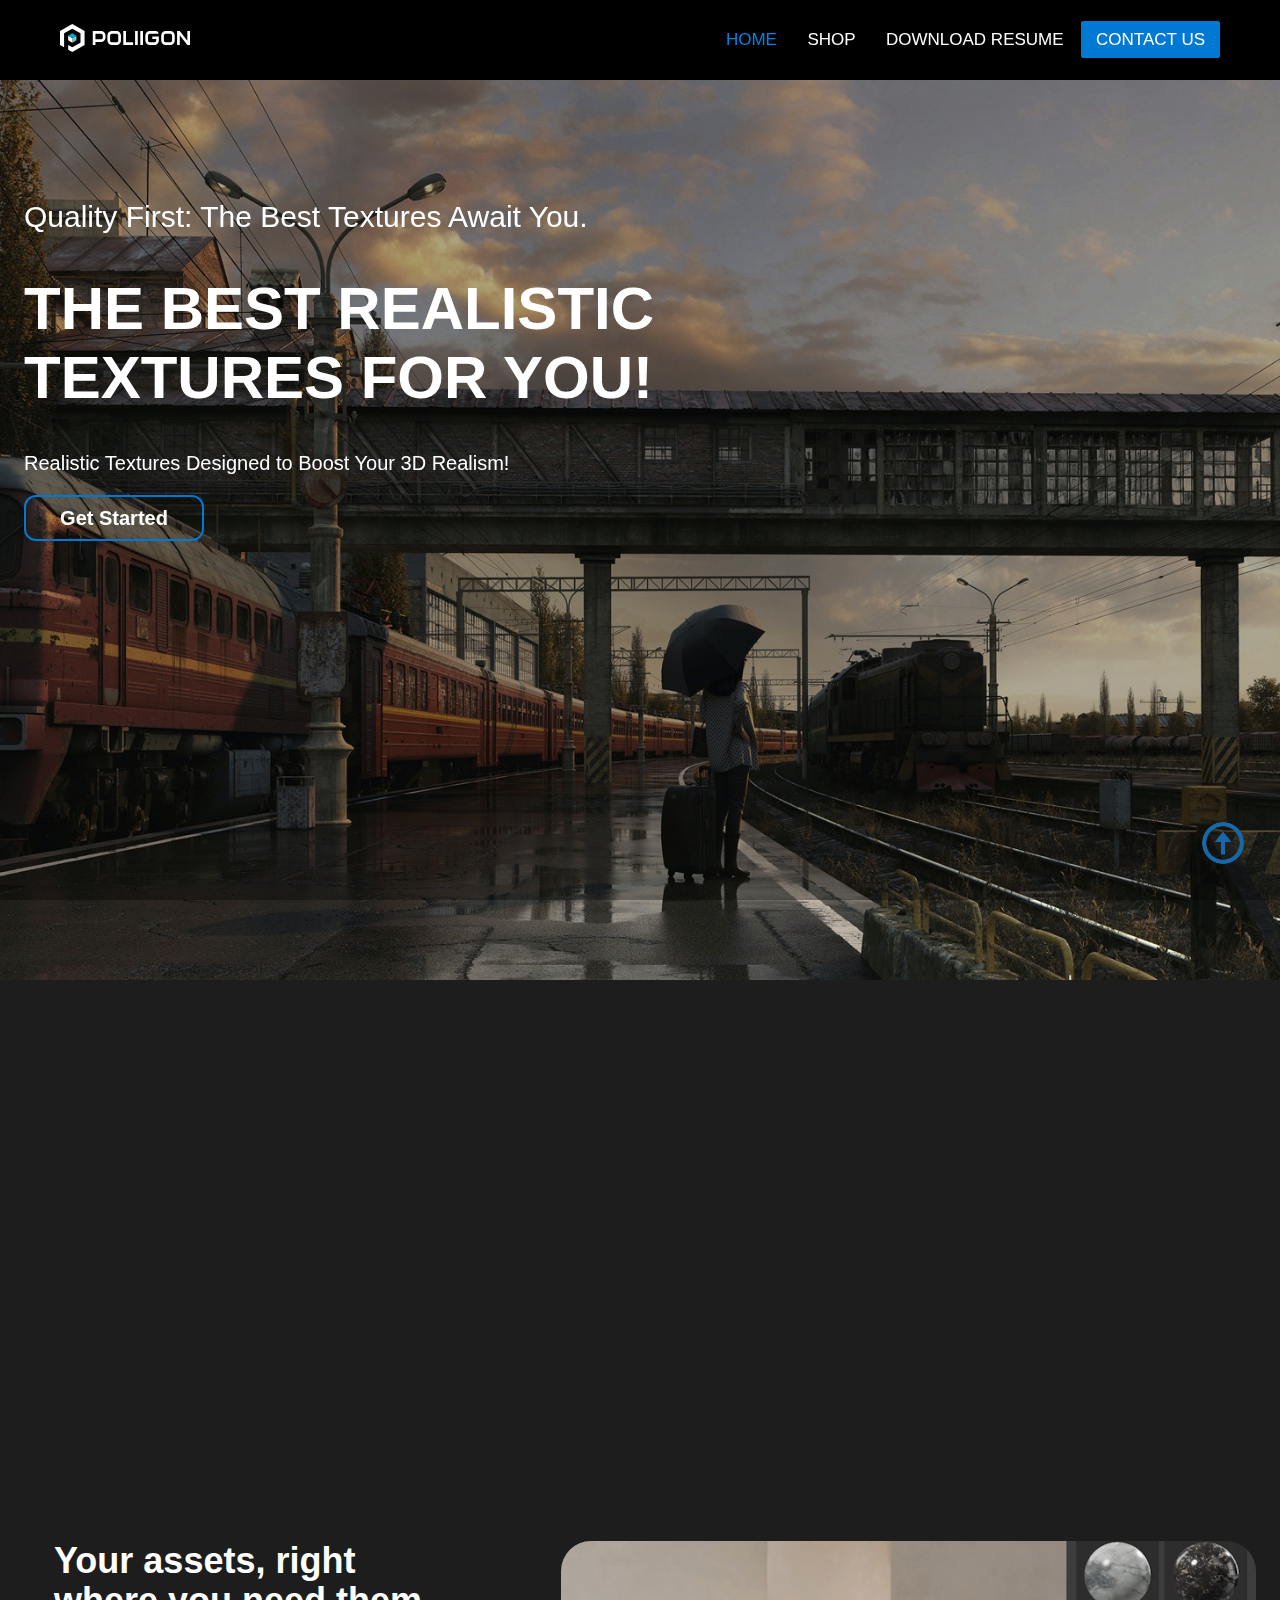
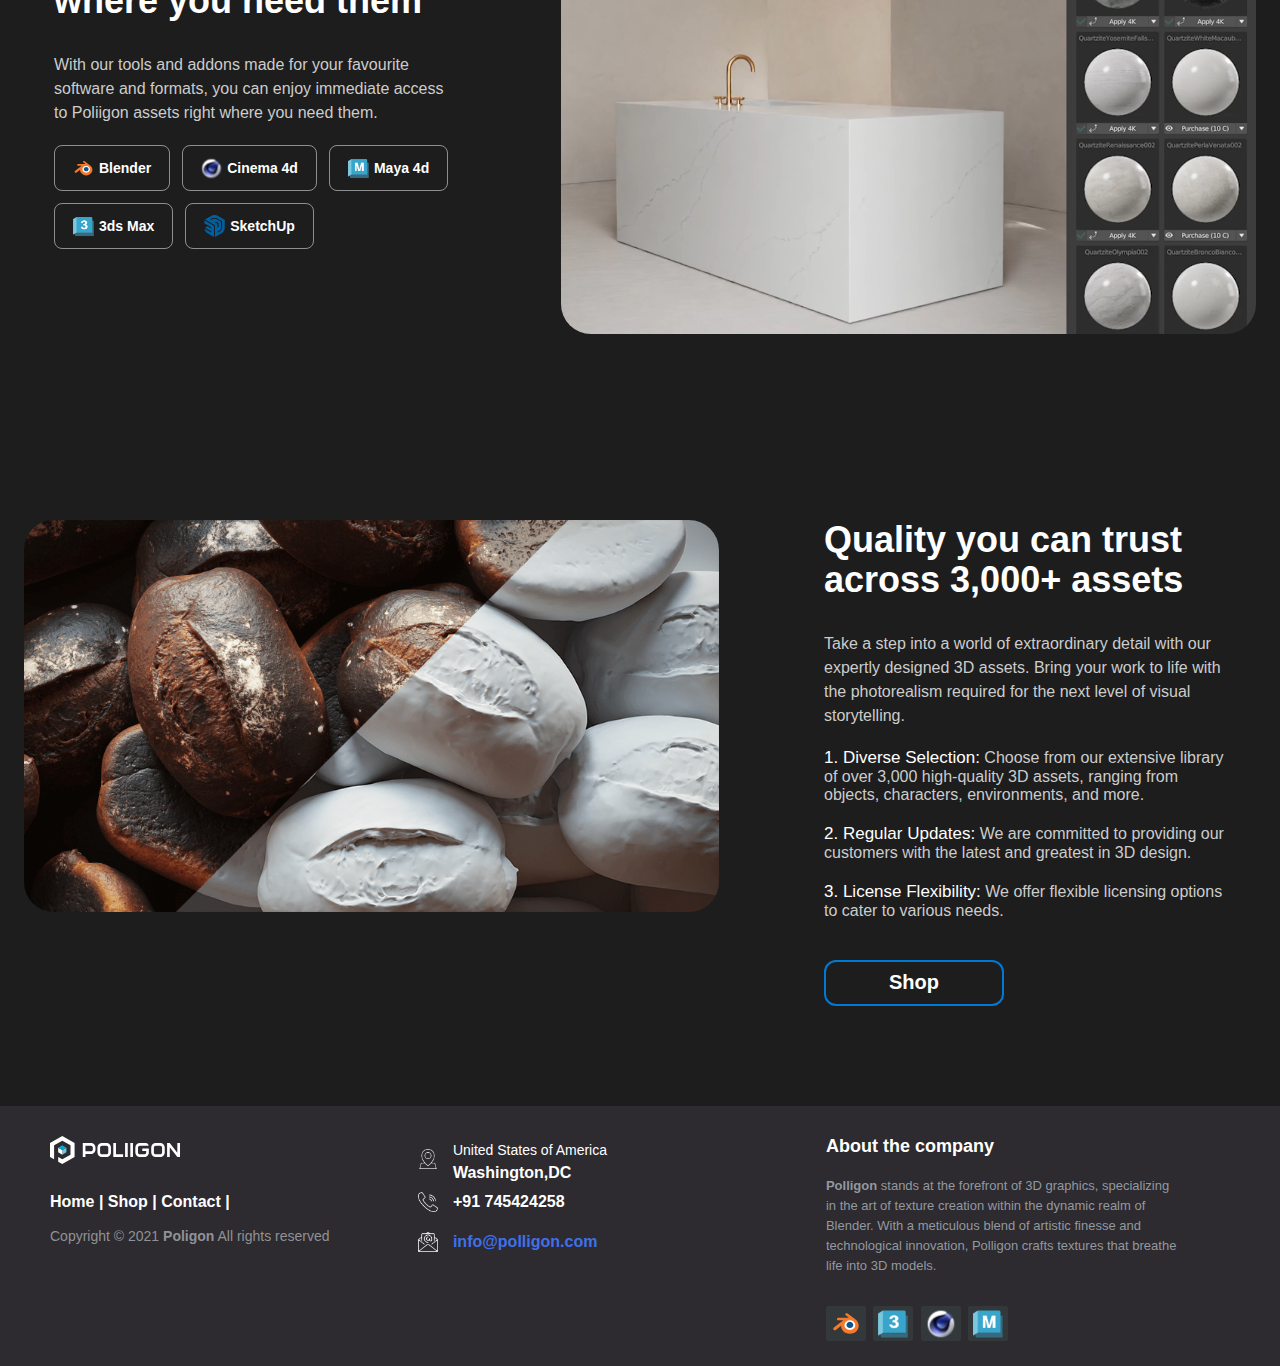
==== commit 395e7ca5: "agae" ====
--- a/index.html
+++ b/index.html
@@ -90,7 +90,7 @@
                 </div>
             </div>
             <div class="video-right">
-                <video src="images/video.mp4" autoplay loop></video>
+                <video src="images/video.mp4" autoplay loop muted></video>
             </div>
         </div>
     </div>
